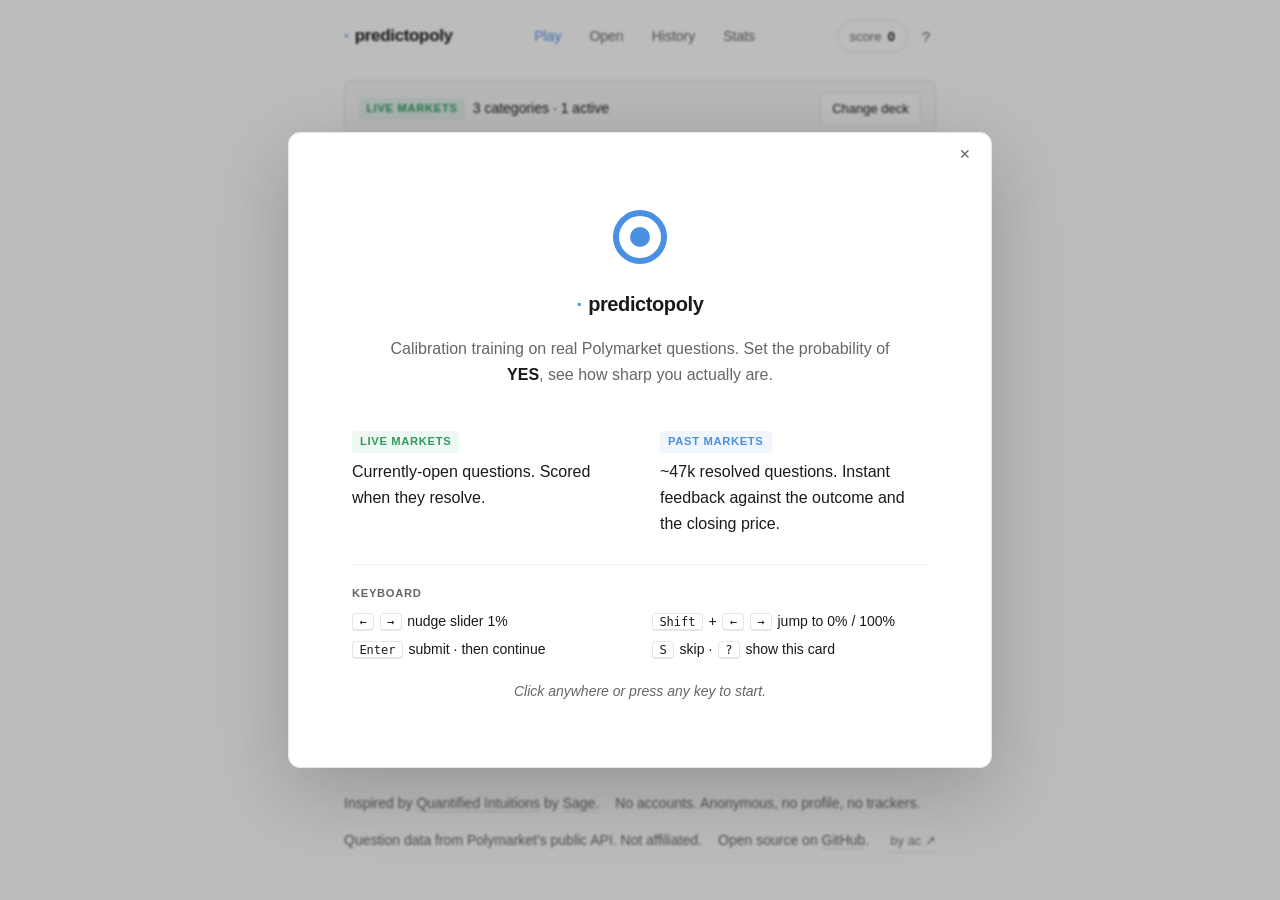
==== web/index.html @ eaa90703 "[bot] daily refresh 2026-11-07 - 3881 active, 51168 past" ====
<!DOCTYPE html>
<html lang="en">
<head>
<meta charset="UTF-8">
<meta name="viewport" content="width=device-width, initial-scale=1">
<title>predictopoly</title>
<meta name="description" content="Free calibration training on Polymarket - past and live. Set the probability of YES on past markets for instant scoring, or call live markets and get scored when they settle. 37,000+ resolved questions plus active markets refreshed daily. No accounts, runs in your browser.">
<meta name="theme-color" content="#ffffff">
<link rel="icon" type="image/svg+xml" href="favicon.svg">
<link rel="apple-touch-icon" href="apple-touch-icon.png">

<!-- Open Graph / Twitter cards: how the site renders when pasted into chats. -->
<meta property="og:type" content="website">
<meta property="og:url" content="https://predictopoly.com/">
<meta property="og:title" content="predictopoly">
<meta property="og:description" content="Calibration training on Polymarket - past and live. Set the probability of YES on past markets for instant scoring, or call live ones and get scored when they settle. Free, no accounts, runs in your browser.">
<meta property="og:image" content="https://predictopoly.com/og-image.png?v=2">
<meta property="og:image:width" content="1200">
<meta property="og:image:height" content="630">
<meta name="twitter:card" content="summary_large_image">
<meta name="twitter:title" content="predictopoly">
<meta name="twitter:description" content="Calibration training on Polymarket - past and live. Set the probability of YES on past markets for instant scoring, or call live ones and get scored when they settle. Free, no accounts, runs in your browser.">
<meta name="twitter:image" content="https://predictopoly.com/og-image.png?v=2">

<link rel="stylesheet" href="style.css?v=75">
<link rel="preload" href="data/taxonomy.json?v=18" as="fetch" type="application/json" crossorigin>
<!-- chart.js is loaded lazily by app.js when the user opens the stats view -->
<link rel="dns-prefetch" href="https://cdn.jsdelivr.net">
</head>
<body>

<header class="topbar">
  <a href="#" class="wordmark" id="nav-home">predictopoly</a>
  <nav class="topnav">
    <button class="navlink current" data-view="play">Play</button>
    <button class="navlink" data-view="open">Open <span id="nav-open-count" class="nav-count hidden"></span></button>
    <button class="navlink" data-view="history">History</button>
    <button class="navlink" data-view="stats">Stats</button>
  </nav>
  <div class="topbar-end">
    <div class="session" id="session-pill" title="Lifetime points across all your predictions. Click to see Stats.">
      <span class="session-lbl">score</span>
      <span class="session-val" id="session-val">0</span>
    </div>
    <button id="btn-help-topbar" class="help-glyph" type="button" aria-label="How predictopoly works" title="How predictopoly works">?</button>
  </div>
</header>

<main>

  <!-- Phase B.3: appears after a boot-time resolution sweep promotes any
       pending entries into history, so the user knows what happened
       without having to dig through Open / Stats. Click jumps to Stats
       in active scope; X dismisses for the session. -->
  <div id="resolved-banner" class="resolved-banner hidden" role="status">
    <div class="resolved-banner-body">
      <span class="resolved-banner-icon" aria-hidden="true">✓</span>
      <span class="resolved-banner-text" id="resolved-banner-text"></span>
    </div>
    <div class="resolved-banner-actions">
      <button id="btn-resolved-banner-view" class="resolved-banner-cta" type="button">See results <span class="arrow">→</span></button>
      <button id="btn-resolved-banner-dismiss" class="resolved-banner-close" type="button" aria-label="dismiss">✕</button>
    </div>
  </div>

  <div class="deck-strip" id="deck-strip">
    <span id="deck-mode-tag" class="deck-mode-tag" data-mode="active" title="Switch in Change deck">Live markets</span>
    <span id="deck-label">loading...</span>
    <button id="btn-open-deck" class="deck-change" type="button">Change deck</button>
  </div>
  <script>
    // Read saved dataMode synchronously and set the tag text/data-mode before
    // app.js boots. Avoids a "wrong mode flash" - returning users with
    // dataMode=resolved would otherwise see "Live markets" for the first few
    // hundred ms before app.js loaded prefs and updated the tag.
    (function(){
      try {
        var p = JSON.parse(localStorage.getItem("predictopoly.prefs.v1") || "{}");
        if (p.dataMode === "resolved") {
          var el = document.getElementById("deck-mode-tag");
          if (el) {
            el.textContent = "Past markets";
            el.setAttribute("data-mode", "resolved");
          }
        }
      } catch (e) {}
    })();
  </script>

  <div id="welcome-overlay" class="welcome-overlay hidden" role="dialog" aria-modal="true" aria-labelledby="welcome-lede">
    <aside id="welcome-card" class="welcome-card">
      <button id="btn-onboarding-dismiss" class="welcome-close" title="dismiss">✕</button>
      <img src="favicon.svg" alt="" class="welcome-mark" width="64" height="64">
      <div class="welcome-brand" aria-hidden="true">predictopoly</div>
      <p id="welcome-lede" class="welcome-lede">Calibration training on real Polymarket questions. Set the probability of <b>YES</b>, see how sharp you actually are.</p>
      <div class="welcome-modes">
        <div class="welcome-mode">
          <div class="welcome-mode-tag active">Live markets</div>
          <p>Currently-open questions. Scored when they resolve.</p>
        </div>
        <div class="welcome-mode">
          <div class="welcome-mode-tag resolved">Past markets</div>
          <p>~47k resolved questions. Instant feedback against the outcome and the closing price.</p>
        </div>
      </div>
      <div class="welcome-shortcuts">
        <div class="welcome-shortcuts-title">Keyboard</div>
        <ul class="welcome-shortcuts-list">
          <li><kbd>←</kbd> <kbd>→</kbd> nudge slider 1%</li>
          <li><kbd>Shift</kbd> + <kbd>←</kbd> <kbd>→</kbd> jump to 0% / 100%</li>
          <li><kbd>Enter</kbd> submit · then continue</li>
          <li><kbd>S</kbd> skip · <kbd>?</kbd> show this card</li>
        </ul>
      </div>
      <p class="welcome-dismiss-hint muted small">
        <span class="hint-default">Click anywhere or press any key to start.</span>
        <span class="hint-touch">Tap anywhere to start.</span>
      </p>
    </aside>
  </div>

  <section id="view-play">

    <div id="empty-deck" class="empty-deck hidden">
      <h3 class="empty-title">No questions match this deck</h3>
      <p class="empty-body muted">Your filters returned an empty pool. Broaden categories or lower the volume floor.</p>
      <button id="btn-empty-open-deck" class="primary">Change deck <span class="arrow">↗</span></button>
    </div>

    <div class="meta-line">
      <span id="m-cat" class="cat"></span>
      <span class="sep">·</span>
      <span id="m-sub"></span>
      <span class="sep">·</span>
      <span id="m-date"></span>
      <span class="sep">·</span>
      <span id="m-vol"></span>
    </div>

    <h2 id="m-question" class="question is-loading">Loading...</h2>
    <div id="m-desc" class="desc collapsed hidden"></div>
    <button id="btn-desc-toggle" class="desc-toggle hidden">show description ↓</button>

    <div class="predict" id="predict-block">
      <div class="predict-label">your probability that <b>YES</b><span id="m-yn" class="yn"></span></div>

      <div class="slider-wrap">
        <div class="bubble-track">
          <div id="p-bubble" class="bubble" style="--p:0.5">50%</div>
        </div>
        <input id="p-slider" type="range" min="0" max="100" step="1" value="50" autocomplete="off">
        <div class="slider-hint">
          <span>0% No</span>
          <span>50%</span>
          <span>100% Yes</span>
        </div>
      </div>

      <div class="predict-actions">
        <button id="btn-submit" class="primary">Submit <span class="arrow">→</span></button>
        <button id="btn-skip" class="text">skip</button>
      </div>
    </div>

    <div class="reveal hidden" id="reveal-block-active">

      <div id="ra-callout" class="callout active-callout">
        <div class="callout-row">
          <span class="callout-tag">market open</span>
          <span id="ra-end" class="callout-end muted small"></span>
        </div>

        <div class="callout-row active-numbers">
          <div class="num-cell">
            <span class="num-lbl">you</span>
            <span id="ra-you" class="num-val you"></span>
          </div>
          <div class="num-cell">
            <span class="num-lbl">market now</span>
            <span id="ra-mkt" class="num-val mkt"></span>
          </div>
          <div class="num-cell">
            <span class="num-lbl">delta</span>
            <span id="ra-delta" class="num-val delta"></span>
          </div>
        </div>

        <div class="active-hint muted small">
          Saved to your <b>Open</b> tray. Comes back scored when this market resolves.
        </div>
      </div>

      <div class="reveal-foot">
        <a id="ra-link" href="#" target="_blank" rel="noopener" class="poly-link">View on Polymarket <span class="arrow">→</span></a>
      </div>

      <div class="reveal-actions">
        <button id="btn-next-active" class="primary">Next question <span class="arrow">→</span></button>
      </div>
    </div>

    <div class="reveal hidden" id="reveal-block">

      <div id="r-callout" class="callout">
        <div class="callout-row">
          <span class="callout-tag">resolved</span>
          <span id="r-outcome" class="callout-outcome"></span>
        </div>

        <div class="callout-row points-row">
          <span id="r-points" class="points-num"></span>
          <span id="r-breakdown" class="points-breakdown"></span>
        </div>

        <div id="r-percentile" class="percentile hidden">
          You scored higher than <b id="r-percentile-val" class="has-tip has-tip-wide has-tip-center" data-tip="Synthetic baseline for now: calibrated random plays anchored near the market price. Replaced by real plays as more people predict."></b> of predictopoly players on this question.
        </div>
      </div>

      <div class="bars" id="bars"></div>

      <div class="reveal-foot">
        <a id="r-link" href="#" target="_blank" rel="noopener" class="poly-link">View on Polymarket <span class="arrow">→</span></a>
        <span id="r-meta-foot" class="muted small"></span>
      </div>

      <div class="reveal-actions">
        <button id="btn-next" class="primary">Next question <span class="arrow">→</span></button>
      </div>
    </div>

  </section>

  <section id="view-open" class="hidden">
    <h2 class="page-title">Open predictions</h2>
    <p class="muted small open-lede">Predictions you've made on currently-open markets. Each one gets scored automatically when its market resolves and moves into your Stats.</p>

    <div id="open-empty" class="open-empty hidden">
      <h3 class="empty-title">No live-market predictions are currently open</h3>
      <p class="empty-body muted">Switch to <b>Live markets</b> on the Play screen and make a prediction - it lands here until the market closes, then gets scored automatically.</p>
      <button id="btn-open-go-active" class="primary">Go to Live markets <span class="arrow">→</span></button>
    </div>

    <div id="open-list" class="open-list"></div>
  </section>

  <section id="view-history" class="hidden">
    <h2 class="page-title">History</h2>
    <p class="muted small archive-lede">Every prediction you've made that has resolved, newest first. Live-market picks that have since landed are tagged so you can spot them.</p>
    <div id="archive-empty" class="archive-empty muted small hidden">Nothing here yet - predict a few questions to start your track record.</div>
    <div id="archive-list" class="archive-list"></div>
    <div class="archive-more-row">
      <button id="btn-archive-more" class="ghost small hidden" type="button">Show more</button>
    </div>
  </section>

  <section id="view-stats" class="hidden">
    <h2 class="page-title">Stats</h2>

    <div class="stats-scope mode-toggle" role="tablist" aria-label="stats scope">
      <button id="btn-stats-all" class="mode-tab current" data-scope="all" role="tab" aria-selected="true" title="Combined stats across both modes">All</button>
      <button id="btn-stats-resolved" class="mode-tab" data-scope="resolved" role="tab" aria-selected="false" title="Only predictions on Polymarket questions that already resolved">Past</button>
      <button id="btn-stats-active" class="mode-tab" data-scope="active" role="tab" aria-selected="false" title="Only predictions you made on live markets, scored after they resolve">Live</button>
    </div>
    <p id="stats-scope-note" class="muted small stats-scope-note hidden"></p>

    <div class="stat-grid">
      <div class="stat">
        <span class="stat-lbl">predicted</span>
        <span class="stat-val" id="s-count">0</span>
      </div>
      <div class="stat">
        <span class="stat-lbl">lifetime points</span>
        <span class="stat-val" id="s-points">0</span>
      </div>
      <div class="stat">
        <span class="stat-lbl">avg / question</span>
        <span class="stat-val" id="s-ppq">-</span>
      </div>
    </div>

    <h3>Detailed scoring</h3>
    <div class="stat-grid stat-grid-detail">
      <div class="stat"><span class="stat-lbl has-tip has-tip-wide has-tip-center" data-tip="Brier score: mean squared error between your probabilities and the actual outcomes. 0 is a perfect oracle, 0.25 is the always-say-50% baseline, 1 is maximally wrong. Lower is better.">avg brier</span><span class="stat-val" id="s-brier">-</span></div>
      <div class="stat"><span class="stat-lbl has-tip has-tip-wide has-tip-center" data-tip="Log loss: penalizes confident mistakes much more harshly than Brier. A 99% YES that turns out NO is catastrophic here. Lower is better; below 0.3 means you're well-calibrated.">avg log</span><span class="stat-val" id="s-log">-</span></div>
      <div class="stat"><span class="stat-lbl has-tip has-tip-wide has-tip-center" data-tip="Your average Brier vs the market's Brier on the same questions. The number in parentheses is the difference - negative means you're sharper than the market consensus on what you bet on.">vs market</span><span class="stat-val" id="s-vs-mkt">-</span></div>
    </div>

    <h3>Reliability</h3>
    <p class="muted small">Each dot is a probability bucket - hover for what it means. The dashed diagonal is perfect calibration.</p>
    <p id="pattern-verdict" class="pattern-verdict"></p>
    <div class="chart-wrap"><canvas id="reliability"></canvas></div>

    <h3>By category</h3>
    <div id="s-by-cat" class="by-cat"></div>

    <section id="biggest-misses-section" class="biggest-misses-section hidden">
      <header class="biggest-misses-head">
        <h3>Where the market knew better</h3>
        <span id="biggest-misses-counter" class="biggest-misses-counter muted small"></span>
      </header>
      <p class="muted small">Predictions where you were further from the truth than the market consensus by at least 30pp. These are the teachable misses - the crowd had information you didn't, so it's worth reading the question again and asking what you missed. Hit <b>mark revisited</b> once you've re-read one and the next biggest miss takes its slot.</p>
      <div id="biggest-misses" class="archive-list"></div>
    </section>

    <div class="reset-row">
      <button id="btn-reset" class="ghost">Reset all predictions</button>
      <button id="btn-reset-all" class="ghost danger" title="Clear predictions, deck filters, welcome state - start over as a brand-new visitor">Reset everything (start fresh)</button>
      <p class="muted small reset-hint">"Reset everything" wipes predictions <b>and</b> deck preferences, the Open tray, and the welcome guide - exactly the state a first-time visitor sees.</p>
    </div>
  </section>

</main>

<div id="deck-modal" class="modal-backdrop hidden">
  <div class="modal">
    <div class="modal-header">
      <h2>Choose your deck</h2>
      <button id="btn-deck-close" class="modal-close" title="close">✕</button>
    </div>
    <div class="modal-mode-block">
      <div class="filter-label">market mode</div>
      <div class="mode-toggle" role="tablist" aria-label="market mode">
        <button id="btn-mode-active" class="mode-tab current" data-mode="active" role="tab" aria-selected="true">Live markets</button>
        <button id="btn-mode-resolved" class="mode-tab" data-mode="resolved" role="tab" aria-selected="false">Past markets</button>
      </div>
      <p class="muted small modal-mode-help" id="modal-mode-help">Currently-open questions. Your call lands in Open and gets scored when the market resolves.</p>
    </div>

    <div class="presets" id="deck-presets"></div>

    <div class="deck-grid-head">
      <div class="filter-label">category</div>
      <button id="btn-clear-cats" class="link-btn" type="button">✕ Clear all</button>
    </div>
    <div id="deck-grid" class="deck-grid"></div>

    <div class="vol-block">
      <div class="filter-label">minimum volume <span class="muted" id="vol-label">$10,000</span></div>
      <input id="vol-slider" type="range" min="0" max="5" step="1" value="4">
      <div class="vol-ticks">
        <span>$0</span><span>$100</span><span>$1k</span><span>$10k</span><span>$100k</span><span>$1M</span>
      </div>
    </div>

    <div class="sort-block">
      <div class="filter-label">order</div>
      <div class="sort-row mode-toggle" role="radiogroup" aria-label="question order">
        <button id="btn-sort-random" class="mode-tab current" data-sort="random" role="radio" aria-checked="true" title="Weighted-random with a soft penalty so you don't see the same event back-to-back">Random</button>
        <button id="btn-sort-end-asc" class="mode-tab" data-sort="end-asc" role="radio" aria-checked="false">Closing soonest</button>
        <button id="btn-sort-end-desc" class="mode-tab" data-sort="end-desc" role="radio" aria-checked="false">Closing latest</button>
      </div>
    </div>

    <div class="modal-foot">
      <span id="deck-pool-info" class="muted small"></span>
      <button id="btn-deck-done" class="primary">Done</button>
    </div>
  </div>
</div>

<footer>
  <span class="muted small">Inspired by <a href="https://www.quantifiedintuitions.org/" target="_blank" rel="noopener">Quantified Intuitions</a> by <a href="https://sage-future.org/" target="_blank" rel="noopener">Sage</a>.</span>
  <span class="muted small footer-priv">No accounts. Anonymous, no profile, no trackers.</span>
  <span class="muted small">Question data from Polymarket's public API. Not affiliated.</span>
  <span class="muted small">Open source on <a href="https://github.com/acasecnikovs/predictopoly" target="_blank" rel="noopener">GitHub</a>.</span>
  <a href="https://acasecnikovs.com" target="_blank" rel="noopener" class="sig-link">by ac <span class="arrow">↗</span></a>
</footer>

<script src="app.js?v=fb46373" defer></script>
</body>
</html>
---- web/style.css ----
/* predictopoly - calibration on Polymarket, past and live */

*, *::before, *::after { box-sizing: border-box; }
html { -webkit-text-size-adjust: 100%; }

:root {
  --text: #1a1a1a;
  --muted: #666;
  --dim: #999;
  --line: #e6e6e6;
  --line-soft: #f0f0f0;
  --bg: #ffffff;
  --bg-soft: #fafafa;
  --accent: #4A90E2;
  --accent-hover: #3b7cd1;
  --accent-soft: rgba(74, 144, 226, 0.08);
  --accent-line: rgba(74, 144, 226, 0.25);
  --yes: #2d9c5f;
  --yes-soft: rgba(45, 156, 95, 0.08);
  --no: #d64545;
  --no-soft: rgba(214, 69, 69, 0.08);
  --mkt: #7a7a7a;
  --col: 640px;
}

body {
  font-family: -apple-system, BlinkMacSystemFont, "Segoe UI", Roboto, "Helvetica Neue", Arial, sans-serif;
  font-size: 17px; line-height: 1.55; color: var(--text);
  background: var(--bg); margin: 0; padding: 0;
  -webkit-font-smoothing: antialiased; -moz-osx-font-smoothing: grayscale;
}

a {
  color: var(--accent); text-decoration: none;
  border-bottom: 1px solid rgba(74,144,226,0.35);
  transition: border-color 0.15s ease, color 0.15s ease;
}
a:hover { border-bottom-color: var(--accent); }

button {
  font: inherit; cursor: pointer;
  background: none; border: none; padding: 0; color: inherit;
}

h1, h2, h3 { margin: 0; font-weight: 600; letter-spacing: -0.01em; }
h2 { font-size: 1.25rem; color: var(--accent); }
h3 {
  font-size: 0.875rem; color: var(--text);
  text-transform: uppercase; letter-spacing: 0.08em;
  font-weight: 600; margin: 2.25rem 0 0.5rem;
}

p { margin: 0 0 1rem; }
.muted { color: var(--muted); }
.dim   { color: var(--dim); }
.small { font-size: 0.875rem; }
.hidden { display: none !important; }
.arrow { display: inline-block; transition: transform 0.15s ease; }
button:hover .arrow, a:hover .arrow { transform: translateX(2px); }

/* ------- top bar ------- */

.topbar {
  max-width: var(--col); margin: 0 auto;
  padding: 1.25rem 1.5rem 0;
  display: grid;
  grid-template-columns: auto 1fr auto;
  align-items: center;
  gap: 1rem;
}

.wordmark {
  font-size: 1.0625rem; font-weight: 600; color: var(--text);
  letter-spacing: -0.02em;
  border-bottom: none;
  font-feature-settings: "ss01";
}
.wordmark::before { content: "·"; color: var(--accent); margin-right: 0.4rem; }
.wordmark:hover { color: var(--accent); }

.topnav {
  display: flex; gap: 0.25rem; justify-content: center;
}
.navlink {
  font-size: 0.875rem; color: var(--muted); font-weight: 500;
  padding: 0.4rem 0.75rem; border-radius: 4px;
  transition: background 0.1s ease, color 0.1s ease;
  /* inline-flex keeps the count badge centered with the label so the badge
     can't push "Open" up when fonts re-baseline (notably on small phones). */
  display: inline-flex; align-items: center; gap: 0.35rem;
  line-height: 1.2;
}
.navlink:hover { color: var(--accent); background: var(--accent-soft); }
.navlink.current { color: var(--accent); }
.nav-count {
  /* inline-flex parent (.navlink) handles centering; we just style the pill
     and let it size naturally. No vertical-align hack needed. */
  padding: 0.05rem 0.4rem;
  background: var(--accent-soft);
  color: var(--accent);
  border-radius: 999px;
  font-size: 0.7rem;
  font-weight: 600;
  line-height: 1.4;
}
.navlink.current .nav-count { background: var(--accent); color: #fff; }

.session {
  display: flex; align-items: baseline; gap: 0.4rem;
  padding: 0.35rem 0.75rem;
  border: 1px solid var(--line); border-radius: 999px;
  font-size: 0.8125rem;
  font-variant-numeric: tabular-nums;
}
.session-lbl { color: var(--muted); }
.session-val { color: var(--text); font-weight: 600; }
.session-val.pos { color: var(--yes); }
.session-val.neg { color: var(--no); }

/* Topbar end groups score pill + "?" together so they share the third
   grid column. Without this wrapper, the "?" wraps onto a new row when
   the topnav fills the middle column on narrow widths. */
.topbar-end {
  display: flex; align-items: center; gap: 0.5rem;
  justify-self: end;
}

/* Persistent "?" glyph in the topbar - the single canonical entry back
   to the welcome card. Borderless on purpose: the score pill owns the
   only pill silhouette in this corner, "?" is just a hovered character
   so it doesn't fight for the same visual weight. */
.help-glyph {
  width: 1.25rem; height: 1.25rem;
  display: inline-flex; align-items: center; justify-content: center;
  border: 0; padding: 0;
  background: transparent; color: var(--muted);
  font-size: 0.95rem; font-weight: 500; line-height: 1;
  cursor: pointer; user-select: none;
  flex-shrink: 0;
  transition: color 0.1s ease;
}
.help-glyph:hover { color: var(--text); }

/* ------- main column ------- */

main {
  max-width: var(--col); margin: 0 auto;
  padding: 1rem 1.5rem 5rem;
}

.page-title { color: var(--text); margin-bottom: 1.5rem; }

/* ------- deck strip ------- */

.deck-strip {
  display: flex; align-items: center; gap: 0.5rem;
  padding: 0.625rem 0.875rem;
  background: var(--bg-soft); border: 1px solid var(--line);
  border-radius: 6px;
  margin: 0.75rem 0 1.5rem;
  font-size: 0.875rem; color: var(--muted);
  flex-wrap: wrap;
}
#deck-label { color: var(--text); flex: 1; }

/* Mode tag in the deck strip: passive label, not a control. Shows the
   active mode at a glance so the user always knows which question type
   they're looking at. The actual switch happens inside Change deck. */
.deck-mode-tag {
  font-size: 0.7rem;
  font-weight: 600;
  text-transform: uppercase;
  letter-spacing: 0.06em;
  padding: 0.15rem 0.45rem;
  border-radius: 3px;
  background: var(--accent-soft);
  color: var(--accent);
  cursor: default;
}
.deck-mode-tag[data-mode="active"] {
  background: rgba(91, 192, 142, 0.12);
  color: var(--yes);
}

.deck-change {
  color: var(--text); font-size: 0.8125rem; font-weight: 500;
  padding: 0.35rem 0.7rem; border-radius: 4px;
  border: 1px solid var(--line); background: var(--bg);
  transition: background 0.1s ease, border-color 0.1s ease, color 0.1s ease;
}
.deck-change:hover { background: var(--accent-soft); border-color: var(--accent); color: var(--accent); }

.mode-toggle {
  display: inline-flex;
  background: var(--bg);
  border: 1px solid var(--line);
  border-radius: 5px;
  overflow: hidden;
}
.mode-tab {
  padding: 0.25rem 0.625rem;
  font-size: 0.8125rem;
  color: var(--muted);
  background: transparent;
  border: none;
  cursor: pointer;
  transition: background 0.1s ease, color 0.1s ease;
}
.mode-tab:hover { color: var(--text); background: var(--bg-soft); }
.mode-tab.current {
  color: var(--text);
  background: var(--accent-soft);
  font-weight: 500;
}

/* Stats scope toggle: same chrome as the play-mode toggle but separated
   from the page title and followed by an optional helper note. */
.stats-scope { margin-bottom: 0.5rem; }
.stats-scope-note { margin: 0 0 1.25rem 0; }

/* ------- welcome overlay (first-visit only) -------
   Floats above the play screen instead of pushing it below the fold,
   so dismissing lands you straight on the slider without scrolling. */

.welcome-overlay {
  position: fixed;
  inset: 0;
  background: rgba(15, 16, 20, 0.28);
  display: flex;
  align-items: center;
  justify-content: center;
  padding: 2rem 1.5rem;
  overflow-y: auto;
  z-index: 100;
  -webkit-backdrop-filter: blur(1px);
  backdrop-filter: blur(1px);
}
.welcome-overlay.hidden { display: none; }

.welcome-card {
  position: relative;
  width: 100%;
  max-width: 44rem;
  padding: 4.5rem 3rem 4rem;
  background: var(--bg);
  border: 1px solid var(--line);
  border-radius: 12px;
  box-shadow: 0 24px 80px rgba(15, 16, 20, 0.22);
  text-align: center;
}

/* Hero mark at the top of the welcome card. Same target glyph as the
   favicon, sized up so it carries visual weight on its own without
   needing extra copy. The card breathes around it instead of feeling
   chrome-heavy. */
.welcome-mark {
  display: block;
  margin: 0 auto 1.25rem;
  width: 64px;
  height: 64px;
}

/* Brand lockup at the top of the card. Same "· predictopoly" mark as the
   topbar wordmark, sized up so the card has identity instead of feeling
   like a generic dialog. */
.welcome-brand {
  font-size: 1.25rem;
  font-weight: 600;
  letter-spacing: -0.02em;
  color: var(--text);
  font-feature-settings: "ss01";
  margin-bottom: 1rem;
}
.welcome-brand::before {
  content: "·";
  color: var(--accent);
  margin-right: 0.4rem;
}
.welcome-lede {
  margin: 0 auto 2.5rem;
  font-size: 1rem;
  line-height: 1.6;
  color: var(--muted);
  max-width: 32rem;
}
.welcome-lede b { color: var(--text); font-weight: 600; }

/* Mode blocks: stripped of the inner-card chrome that made the welcome
   feel like nested boxes. They're now plain stacked paragraphs with a
   colored kicker label - one visual layer instead of two. */
.welcome-modes {
  display: grid;
  grid-template-columns: 1fr 1fr;
  gap: 2.5rem;
  text-align: left;
  max-width: 36rem;
  margin: 0 auto;
}
.welcome-mode { padding: 0; background: none; border: 0; border-radius: 0; }
.welcome-mode p {
  margin: 0;
  font-size: 1rem;
  line-height: 1.6;
  color: var(--text);
}
.welcome-mode b { color: var(--text); }
.welcome-mode-tag {
  display: inline-block;
  padding: 0.15rem 0.5rem;
  margin-bottom: 0.4rem;
  border-radius: 3px;
  font-size: 0.7rem;
  font-weight: 600;
  text-transform: uppercase;
  letter-spacing: 0.06em;
}
.welcome-mode-tag.resolved {
  color: var(--accent);
  background: var(--accent-soft);
}
.welcome-mode-tag.active {
  color: var(--yes);
  background: var(--yes-soft);
}
.welcome-shortcuts {
  margin: 1.75rem auto 0;
  max-width: 36rem;
  padding-top: 1.25rem;
  border-top: 1px solid var(--line-soft);
  text-align: left;
}
.welcome-shortcuts-title {
  font-size: 0.7rem; font-weight: 600;
  text-transform: uppercase; letter-spacing: 0.06em;
  color: var(--muted);
  margin-bottom: 0.55rem;
}
.welcome-shortcuts-list {
  list-style: none; padding: 0; margin: 0;
  display: grid; grid-template-columns: 1fr 1fr;
  gap: 0.4rem 1.5rem;
  font-size: 0.875rem; color: var(--text);
}
.welcome-shortcuts-list li { display: flex; align-items: center; gap: 0.35rem; flex-wrap: wrap; }
.welcome-shortcuts-list kbd {
  display: inline-block;
  font-family: ui-monospace, SFMono-Regular, Menlo, monospace;
  font-size: 0.75rem;
  padding: 0.1rem 0.4rem;
  border: 1px solid var(--line);
  border-bottom-width: 2px;
  border-radius: 4px;
  background: #fff;
  color: var(--text);
  line-height: 1;
}
.welcome-dismiss-hint {
  margin: 1.25rem 0 0;
  text-align: center;
  font-style: italic;
}
@media (max-width: 600px) {
  .welcome-shortcuts-list { grid-template-columns: 1fr; }
}
/* No physical keyboard => the shortcut block is just visual noise. Hide it on
   touch-only pointers and swap the dismiss hint to a tap-friendly variant. */
.hint-touch { display: none; }
@media (pointer: coarse) {
  .welcome-shortcuts { display: none; }
  .hint-default { display: none; }
  .hint-touch { display: inline; }
}
.welcome-close {
  position: absolute;
  top: 0.625rem; right: 0.75rem;
  color: var(--muted);
  font-size: 0.875rem;
  padding: 0.25rem 0.5rem;
  line-height: 1;
}
.welcome-close:hover { color: var(--text); }

@media (max-width: 600px) {
  .welcome-overlay { padding: 1.5rem 1rem; align-items: flex-start; }
  .welcome-card { padding: 2.5rem 1.5rem 2rem; }
  .welcome-mark { width: 48px; height: 48px; margin-bottom: 1rem; }
  .welcome-brand { font-size: 1.0625rem; margin-bottom: 0.75rem; }
  .welcome-lede { font-size: 0.9375rem; margin-bottom: 1.5rem; }
  .welcome-modes { grid-template-columns: 1fr; gap: 1.25rem; }
  .welcome-mode p { font-size: 0.9375rem; }
}

/* ------- empty deck state ------- */

.empty-deck {
  padding: 2.5rem 1.5rem;
  text-align: center;
  background: var(--bg-soft);
  border: 1px dashed var(--line);
  border-radius: 8px;
  margin: 1rem 0 1.5rem;
}
.empty-title {
  margin: 0 0 0.5rem;
  font-size: 1.0625rem;
  font-weight: 500;
  color: var(--text);
}
.empty-body {
  margin: 0 0 1rem;
  font-size: 0.875rem;
  line-height: 1.5;
}

/* ------- play view ------- */

.meta-line {
  display: flex; align-items: center; gap: 0.5rem;
  font-size: 0.8125rem; color: var(--muted);
  margin: 1.25rem 0 0.5rem;
  flex-wrap: wrap;
}
.meta-line .sep { color: var(--dim); }
.meta-line .cat { color: var(--accent); font-weight: 500; }

/* Custom tooltip: native title attr has 700ms delay and is invisible on
   mobile. data-tip + ::after pseudo is reliable across browsers and works
   on tap-and-hold for touch devices. Dotted underline is the affordance. */
.has-tip {
  position: relative;
  cursor: help;
}
.has-tip::after {
  content: attr(data-tip);
  position: absolute;
  left: 0; bottom: calc(100% + 6px);
  padding: 0.6rem 0.8rem;
  background: #fff; color: var(--text);
  border: 1px solid var(--line);
  box-shadow: 0 4px 14px rgba(0, 0, 0, 0.08);
  font-size: 0.8125rem; font-weight: 400;
  /* Override inherited uppercase/letter-spacing from triggers like
     .stat-lbl - tooltip body is a sentence, not a label. */
  text-transform: none;
  letter-spacing: 0;
  line-height: 1.45;
  white-space: nowrap;
  border-radius: 6px;
  opacity: 0;
  pointer-events: none;
  transition: opacity 0.12s ease;
  z-index: 10;
}
.has-tip:hover::after, .has-tip:focus::after { opacity: 1; }
/* Wider variant for multi-sentence tooltips (e.g. methodology notes).
   Drops nowrap and caps width so it wraps to a small block instead of
   running off-screen. */
.has-tip-wide::after {
  white-space: normal;
  width: max-content;
  max-width: 360px;
  line-height: 1.45;
  color: var(--muted);
}
/* Right-anchor variant for tooltips at the end of a line. Without this
   the tooltip extends rightward from left:0 and clips the viewport. */
.has-tip-right::after {
  left: auto;
  right: 0;
}
/* Center-anchor variant - tooltip centers horizontally on the trigger.
   Used for in-the-middle-of-a-sentence triggers like the percentile
   number where neither left- nor right-anchoring looks balanced. */
.has-tip-center::after {
  left: 50%;
  right: auto;
  transform: translateX(-50%);
}
/* Touch devices have flaky :hover. Hide tooltips by default on no-hover
   devices; the JS-added .show-tip class re-enables them on tap. Higher
   specificity beats the display: none here without needing !important. */
@media (hover: none) {
  .has-tip::after { display: none; }
  .has-tip { cursor: default; }
  /* On mobile, anchoring the tooltip to the (?) span doesn't work - the
     span sits near the right edge of the column and the tooltip overflows
     off-screen. Switch to a fixed bottom-snackbar style so it's always
     centered horizontally within the viewport. */
  .has-tip.show-tip::after {
    display: block;
    opacity: 1;
    position: fixed;
    left: 1rem;
    right: 1rem;
    top: 1rem;
    bottom: auto;
    /* Override the desktop center-anchor translate so the snackbar
       doesn't shift off-center when has-tip-center is also applied. */
    transform: none;
    max-width: none;
    width: auto;
    white-space: normal;
    line-height: 1.45;
  }
}
.has-tip.show-tip::after { display: block; opacity: 1; }

.question {
  font-size: 1.5rem; line-height: 1.3; font-weight: 500;
  margin: 0 0 0.75rem; color: var(--text);
  letter-spacing: -0.015em;
}
.question.is-loading {
  color: var(--muted);
  animation: q-pulse 1.4s ease-in-out infinite;
}
@keyframes q-pulse {
  0%, 100% { opacity: 0.55; }
  50%      { opacity: 0.95; }
}

.desc {
  font-size: 0.9375rem; color: var(--muted); line-height: 1.55;
  border-left: 2px solid var(--line); padding-left: 0.875rem;
  margin: 0 0 0.5rem; white-space: pre-wrap;
}
.desc.collapsed {
  max-height: 5em; overflow: hidden; position: relative;
}
.desc.collapsed::after {
  content: ""; position: absolute; bottom: 0; left: 0; right: 0;
  height: 2em; background: linear-gradient(transparent, #fff);
  pointer-events: none;
}
.desc-toggle {
  font-size: 0.8125rem; color: var(--muted);
  padding: 0.25rem 0;
  margin: 0 0 1rem;
  display: block;
}
.desc-toggle:hover { color: var(--accent); }

/* ------- predict ------- */

.predict { margin: 1.5rem 0 0; }
.predict-label {
  font-size: 0.875rem; color: var(--muted); margin-bottom: 1.5rem;
}
.predict-label b { color: var(--text); font-weight: 600; }
.yn { color: var(--muted); margin-left: 0.5rem; font-size: 0.8125rem; }

.slider-wrap {
  position: relative;
  margin-bottom: 1.5rem;
}
.bubble-track {
  position: relative;
  height: 2.25rem;
  margin-bottom: 0.25rem;
}
.bubble {
  /* Track the slider thumb center exactly. Thumb radius is 9px, so the
     thumb center moves over (100% - 18px), not the full 100%. Without this
     correction the bubble drifts 9px past the thumb at each end. */
  position: absolute;
  left: calc(9px + var(--p, 0.5) * (100% - 18px));
  transform: translateX(-50%);
  bottom: 0;
  font-size: 1.5rem; font-weight: 600;
  color: var(--accent);
  font-variant-numeric: tabular-nums;
  letter-spacing: -0.02em;
  user-select: none;
  pointer-events: none;
}
.bubble::after {
  content: "";
  position: absolute;
  bottom: -0.4rem; left: 50%;
  transform: translateX(-50%);
  width: 0; height: 0;
  border-left: 5px solid transparent;
  border-right: 5px solid transparent;
  border-top: 5px solid var(--accent);
  opacity: 0.6;
}

input[type="range"] {
  -webkit-appearance: none; appearance: none;
  width: 100%; height: 4px;
  background: var(--line); border-radius: 2px; outline: none;
  margin: 0;
  cursor: pointer;
}
input[type="range"]::-webkit-slider-thumb {
  -webkit-appearance: none; appearance: none;
  width: 18px; height: 18px;
  background: var(--accent); border-radius: 50%;
  cursor: pointer; border: 3px solid #fff;
  box-shadow: 0 0 0 1px var(--accent-line);
  transition: transform 0.1s ease;
}
input[type="range"]:active::-webkit-slider-thumb { transform: scale(1.15); }
input[type="range"]::-moz-range-thumb {
  width: 18px; height: 18px;
  background: var(--accent); border-radius: 50%;
  cursor: pointer; border: 3px solid #fff;
  box-shadow: 0 0 0 1px var(--accent-line);
}

.slider-hint {
  /* Grid (not flex/space-between) so the middle "50%" sits at the exact
     geometric center of the track. With space-between and three children
     of unequal widths, the middle item drifts toward the narrower side. */
  display: grid;
  grid-template-columns: 1fr 1fr 1fr;
  color: var(--dim); font-size: 0.75rem;
  margin-top: 0.625rem;
  font-variant-numeric: tabular-nums;
}
.slider-hint > :nth-child(1) { text-align: left; }
.slider-hint > :nth-child(2) { text-align: center; }
.slider-hint > :nth-child(3) { text-align: right; }

.predict-actions {
  display: flex; gap: 1rem; align-items: center;
  margin-top: 1.5rem;
}

button.primary {
  background: var(--accent); color: #fff;
  padding: 0.65rem 1.25rem; border-radius: 4px;
  font-weight: 500; font-size: 0.9375rem;
  transition: background 0.15s ease;
}
button.primary:hover { background: var(--accent-hover); }
button.primary:active { transform: translateY(1px); }
button.primary:disabled { opacity: 0.4; cursor: not-allowed; }

button.text {
  color: var(--muted); font-size: 0.875rem;
  padding: 0.4rem 0.6rem; border-radius: 4px;
}
button.text:hover { color: var(--accent); background: var(--accent-soft); }

button.ghost {
  color: var(--muted); border: 1px solid var(--line);
  padding: 0.5rem 0.9rem; border-radius: 4px;
  font-size: 0.875rem;
  transition: background 0.1s ease, color 0.1s ease;
}
button.ghost:hover { color: var(--text); background: var(--line-soft); }

/* ------- reveal ------- */

.reveal { margin-top: 0.5rem; }

.callout {
  border-radius: 6px;
  padding: 1rem 1.125rem;
  border-left: 3px solid var(--dim);
  background: var(--bg-soft);
  margin-bottom: 1rem;
}
.callout.win {
  border-left-color: var(--yes);
  background: var(--yes-soft);
}
.callout.loss {
  border-left-color: var(--no);
  background: var(--no-soft);
}

.callout-row {
  display: flex; align-items: baseline; gap: 0.75rem;
  flex-wrap: wrap;
}
.callout-tag {
  font-size: 0.6875rem; color: var(--muted);
  text-transform: uppercase; letter-spacing: 0.08em;
}
.callout-outcome {
  font-size: 1.125rem; font-weight: 600;
  letter-spacing: -0.01em;
}
.callout-outcome.yes { color: var(--yes); }
.callout-outcome.no { color: var(--no); }

.callout.active-callout {
  border-left-color: var(--accent);
  background: var(--accent-soft);
}
.callout-end { font-variant-numeric: tabular-nums; }
.active-numbers {
  margin-top: 0.625rem;
  gap: 1.5rem;
}
.num-cell {
  display: flex; flex-direction: column; gap: 0.125rem;
}
.num-lbl {
  font-size: 0.6875rem; color: var(--muted);
  text-transform: uppercase; letter-spacing: 0.08em;
}
.num-val {
  font-size: 1.625rem; font-weight: 600;
  font-variant-numeric: tabular-nums;
  letter-spacing: -0.025em; line-height: 1.1;
}
.num-val.you { color: var(--text); }
.num-val.mkt { color: var(--muted); }
.num-val.delta.pos { color: var(--yes); }
.num-val.delta.neg { color: var(--no); }
.num-val.delta.zero { color: var(--muted); }
.active-hint {
  margin-top: 0.75rem;
  line-height: 1.4;
}
.active-hint b { color: var(--accent); }

.points-row {
  margin-top: 0.5rem;
  align-items: baseline;
}
.points-num {
  font-size: 2.25rem; font-weight: 600;
  font-variant-numeric: tabular-nums;
  letter-spacing: -0.025em;
  line-height: 1;
}
.points-num.pos { color: var(--yes); }
.points-num.neg { color: var(--no); }
.points-num.zero { color: var(--muted); }
.points-breakdown {
  font-size: 0.8125rem; color: var(--muted);
  font-variant-numeric: tabular-nums;
}

.percentile {
  margin-top: 0.75rem;
  font-size: 0.875rem; color: var(--text);
}
.percentile b {
  color: var(--accent); font-variant-numeric: tabular-nums;
  /* Reserve space for the eventual number so the rest of the sentence
     doesn't shift when the placeholder gets swapped out. 2.6em fits
     "100%" comfortably with tabular-nums. Dashed underline signals the
     number is interactive (hover/tap shows methodology tooltip). */
  display: inline-block;
  min-width: 2.6em;
  text-align: center;
  border-bottom: 1px dashed var(--accent-line);
}
/* Hide the underline while the placeholder is pulsing so "···" doesn't
   read as a fake number with weird styling. */
.percentile b.loading-pulse { border-bottom-color: transparent; }
/* Used while the percentile API is in flight - reuses the question's
   pulse animation so the placeholder reads as "loading" not "broken". */
.loading-pulse { animation: q-pulse 1.4s ease-in-out infinite; }

/* bars */

.bars {
  display: flex; flex-direction: column; gap: 0.5rem;
  margin: 0.5rem 0 1.25rem;
}
.bar-row {
  display: grid;
  grid-template-columns: 90px 1fr 56px;
  align-items: center; gap: 0.75rem;
  font-size: 0.8125rem;
}
.bar-row .lbl { color: var(--muted); }
.bar-track {
  height: 8px; background: var(--line-soft);
  border-radius: 2px; overflow: hidden;
}
.bar { height: 100%; transition: width 0.4s ease; }
.bar.you { background: var(--accent); }
.bar.mkt { background: var(--mkt); }
.bar-row .val {
  font-variant-numeric: tabular-nums; text-align: right;
  color: var(--text);
}

.reveal-foot {
  display: flex; justify-content: space-between; align-items: baseline;
  gap: 1rem; flex-wrap: wrap;
  margin: 0.5rem 0 1.25rem;
  font-size: 0.875rem;
}
.poly-link {
  color: var(--accent); font-weight: 500;
}

.reveal-actions {
  display: flex; gap: 0.75rem;
}

/* ------- stats view ------- */

.stat-grid {
  display: grid;
  grid-template-columns: repeat(3, 1fr);
  gap: 1.5rem;
  margin: 1.5rem 0;
}
.stat {
  display: flex; flex-direction: column; gap: 0.25rem;
}
.stat-lbl {
  font-size: 0.6875rem; color: var(--muted);
  text-transform: uppercase; letter-spacing: 0.08em;
}
.stat-val {
  font-size: 1.5rem; font-weight: 600;
  font-variant-numeric: tabular-nums;
  letter-spacing: -0.015em;
  color: var(--text);
}
.stat-val.pos { color: var(--yes); }
.stat-val.neg { color: var(--no); }

/* Detailed scoring sub-grid: smaller cells than the headline grid so the
   three Brier/log/market cells read as supporting numbers, not headline KPIs.
   Renders inline with the rest of Stats - no disclosure gating. */
.stat-grid-detail .stat-val { font-size: 1.125rem; }

.chart-wrap { margin: 0.75rem 0 0; max-width: 420px; }

.pattern-verdict {
  margin: 0.75rem 0 1.25rem;
  font-size: 0.9375rem;
  line-height: 1.55;
  color: var(--text);
}
.pattern-verdict.hidden { display: none; }

.biggest-misses-section { margin-top: 2.25rem; }
.biggest-misses-section.hidden { display: none; }
.biggest-misses-head {
  display: flex;
  align-items: baseline;
  justify-content: space-between;
  gap: 0.75rem;
  flex-wrap: wrap;
}
.biggest-misses-head h3 { margin: 0; }
.biggest-misses-counter:empty { display: none; }
.biggest-misses-counter {
  font-variant-numeric: tabular-nums;
  color: var(--text);
  font-weight: 500;
}

.by-cat {
  display: flex; flex-direction: column;
  margin-top: 0.5rem;
}
.by-cat .row {
  display: grid; grid-template-columns: 1fr auto auto auto;
  gap: 1rem; align-items: baseline;
  padding: 0.5rem 0;
  border-bottom: 1px solid var(--line-soft);
  font-size: 0.9375rem;
}
.by-cat .row:last-child { border-bottom: none; }
.by-cat .row .name { color: var(--text); }
.by-cat .row .pts { font-variant-numeric: tabular-nums; }
.by-cat .row .pts.pos { color: var(--yes); }
.by-cat .row .pts.neg { color: var(--no); }
.by-cat .row .brier { color: var(--text); font-variant-numeric: tabular-nums; }
.by-cat .row .n { color: var(--muted); font-variant-numeric: tabular-nums; min-width: 32px; text-align: right; }

.reset-row {
  margin-top: 2.5rem;
  display: flex; flex-wrap: wrap; align-items: center; gap: 0.75rem;
}
.reset-row .reset-hint {
  flex-basis: 100%; margin: 0.25rem 0 0; line-height: 1.4;
}
/* "Reset everything" leans on .ghost for shape but tints to --no so the
   nuclear option doesn't sit visually identical to the predictions-only
   reset. Hover deepens the tint without filling the button (it's still
   destructive enough that we want the user to read the confirm dialog). */
.ghost.danger {
  color: var(--no);
  border-color: rgba(220, 80, 80, 0.45);
}
.ghost.danger:hover {
  background: rgba(220, 80, 80, 0.08);
  border-color: var(--no);
  color: var(--no);
}

/* ------- modal ------- */

.modal-backdrop {
  position: fixed; inset: 0;
  background: rgba(0, 0, 0, 0.4);
  display: flex; align-items: flex-start; justify-content: center;
  z-index: 100;
  padding: 4rem 1rem 2rem;
  overflow-y: auto;
  animation: fade-in 0.15s ease-out;
}
@keyframes fade-in { from { opacity: 0; } to { opacity: 1; } }

.modal {
  background: #fff; border-radius: 8px;
  width: 100%; max-width: 600px;
  padding: 1.5rem;
  box-shadow: 0 12px 40px rgba(0, 0, 0, 0.15);
  animation: slide-up 0.18s ease-out;
}
@keyframes slide-up { from { transform: translateY(8px); opacity: 0; } to { transform: translateY(0); opacity: 1; } }

.modal-header {
  display: flex; justify-content: space-between; align-items: baseline;
  margin-bottom: 0.5rem;
}
.modal-header h2 { color: var(--text); font-size: 1.125rem; }
.modal-close {
  font-size: 1.125rem; color: var(--muted);
  padding: 0.25rem 0.5rem; border-radius: 4px;
}
.modal-close:hover { color: var(--text); background: var(--line-soft); }
.modal-help { margin: 0 0 1rem; }

/* Mode chooser at the top of Change deck. The Past/Live distinction is
   the most consequential decision in this modal so it leads, with a
   one-liner help text under it that reflects the current selection. */
.modal-mode-block { margin: 0 0 1.25rem; }
.modal-mode-block .filter-label { margin-bottom: 0.4rem; }
.modal-mode-block .mode-toggle { display: flex; width: 100%; }
.modal-mode-block .mode-tab { flex: 1; padding: 0.45rem 0.75rem; font-size: 0.875rem; }
.modal-mode-help { margin: 0.5rem 0 0; }

.modal-actions-top {
  display: flex; gap: 0.5rem; margin-bottom: 0.75rem;
}

.presets {
  display: flex; flex-wrap: wrap; gap: 0.4rem;
  margin: 0 0 1rem;
}
.preset {
  font-size: 0.8125rem;
  padding: 0.35rem 0.7rem;
  border: 1px solid var(--line);
  border-radius: 999px;
  background: #fff; color: var(--muted);
  transition: border-color 0.1s ease, background 0.1s ease, color 0.1s ease;
}
.preset:hover { border-color: var(--accent); color: var(--text); }
.preset.on {
  border-color: var(--accent);
  background: var(--accent);
  color: #fff;
}

/* Category section header: "category" label on the left, "clear" link
   action on the right. Clear belongs here (next to what it acts on) and
   not in the presets row above (where it competed visually with the
   theme presets despite being a different kind of action). */
.deck-grid-head {
  display: flex;
  justify-content: space-between;
  align-items: baseline;
  margin: 0 0 0.5rem;
}
/* Bordered chip with stronger neutral chrome than --line - the lighter
   border made it disappear even with the icon. --muted border + dark
   text reads as a real button without leaning on a brand color. */
.link-btn {
  font-size: 0.8125rem;
  color: var(--text);
  background: var(--bg);
  border: 1px solid var(--muted);
  border-radius: 4px;
  padding: 0.25rem 0.6rem;
  cursor: pointer;
  transition: color 0.1s ease, border-color 0.1s ease, background 0.1s ease;
}
.link-btn:hover {
  color: var(--accent);
  border-color: var(--accent);
  background: var(--accent-soft);
}
.link-btn[disabled] {
  color: var(--line);
  border-color: var(--line);
  cursor: default;
}
.link-btn[disabled]:hover {
  color: var(--line);
  border-color: var(--line);
  background: var(--bg);
}

.deck-grid {
  display: grid;
  grid-template-columns: repeat(3, 1fr);
  gap: 0.625rem;
  margin-bottom: 1.5rem;
}

.deck-card {
  border: 1px solid var(--line);
  border-radius: 6px;
  padding: 0.625rem 0.75rem 0.625rem 0.875rem;
  user-select: none;
  /* Whole card is the click target for toggling the category. The chevron
     button and sub chips have their own stopPropagation. */
  cursor: pointer;
  display: flex; flex-direction: column; gap: 0.5rem;
  transition: border-color 0.1s ease, background 0.1s ease;
  background: #fff;
}
.deck-card:hover { border-color: var(--accent); }
.deck-card.on {
  border-color: var(--accent);
  background: var(--accent-soft);
}
.deck-card.partial {
  /* Full-accent border (not the 25% --accent-line) so partial is visibly
     distinct from off. No background fill so it's also clearly not "on".
     Net effect: off = grey border + white, partial = blue border + white,
     on = blue border + soft blue fill. */
  border-color: var(--accent);
  background: #fff;
}
.deck-card.expanded {
  grid-column: 1 / -1;
}
.deck-head {
  display: flex; align-items: flex-start; gap: 0.25rem;
}
.deck-head-text {
  /* cursor: pointer is on the parent card now */
  flex: 1;
  display: flex; flex-direction: column; gap: 0.15rem;
}
.deck-card .deck-name {
  font-weight: 600; font-size: 0.9375rem; color: var(--text);
}
.deck-card.on .deck-name { color: var(--accent); }
.deck-card.partial .deck-name {
  color: var(--text);
}
.deck-card .deck-count {
  font-size: 0.75rem; color: var(--muted);
  font-variant-numeric: tabular-nums;
}
.deck-card .deck-played {
  font-size: 0.6875rem; color: var(--dim);
  font-variant-numeric: tabular-nums; margin-top: 0.125rem;
}
.deck-card.on .deck-played { color: var(--accent); opacity: 0.75; }
.deck-exp {
  flex-shrink: 0;
  display: inline-flex; align-items: center; gap: 0.25rem;
  font-size: 0.75rem; color: var(--muted);
  padding: 0.2rem 0.5rem 0.2rem 0.55rem;
  border: 1px solid var(--line);
  border-radius: 999px;
  background: #fff;
  line-height: 1;
  transition: border-color 0.1s ease, background 0.1s ease, color 0.1s ease;
}
.deck-exp:hover { color: var(--accent); border-color: var(--accent); background: var(--accent-soft); }
/* State variants mirror the cat-card visual hierarchy so a glance at the
   pill tells the user "all subs on / some on / none on" without expanding.
   off = grey (default), partial = blue border, on = blue border + soft fill. */
.deck-exp-partial { border-color: var(--accent); color: var(--accent); }
.deck-exp-on { border-color: var(--accent); color: var(--accent); background: var(--accent-soft); }
.deck-exp-label { font-weight: 500; }
.deck-exp-caret {
  display: inline-block; font-size: 0.75rem; line-height: 1;
  transition: transform 0.12s ease;
}
.deck-exp.open .deck-exp-caret { transform: rotate(-180deg); }

.deck-subs {
  display: flex; flex-wrap: wrap; gap: 0.35rem;
  padding-top: 0.5rem;
  border-top: 1px solid var(--line-soft);
}
.sub-chip {
  display: inline-flex; align-items: baseline; gap: 0.4rem;
  padding: 0.25rem 0.55rem;
  border: 1px solid var(--line);
  border-radius: 999px;
  background: #fff;
  font-size: 0.8125rem; color: var(--muted);
  transition: border-color 0.1s ease, background 0.1s ease, color 0.1s ease;
  cursor: pointer;
}
.sub-chip:hover { border-color: var(--accent); color: var(--text); }
.sub-chip.on {
  background: var(--accent);
  border-color: var(--accent);
  color: #fff;
}
.sub-chip.on .sub-n { color: rgba(255,255,255,0.75); }
.sub-chip .sub-n {
  font-size: 0.6875rem;
  color: var(--dim);
  font-variant-numeric: tabular-nums;
}

.vol-block { margin: 1rem 0 1.5rem; }
.sort-block { margin: 0 0 1.25rem; }
.sort-row { width: 100%; }
.sort-row .mode-tab { flex: 1; text-align: center; }
.filter-label {
  display: block; font-size: 0.8125rem; color: var(--muted);
  margin-bottom: 0.5rem;
}
.vol-ticks {
  display: flex; justify-content: space-between;
  color: var(--dim); font-size: 0.75rem; font-variant-numeric: tabular-nums;
  margin-top: 0.25rem;
}

.modal-foot {
  display: flex; justify-content: space-between; align-items: center;
  gap: 1rem; margin-top: 1rem;
  padding-top: 1rem; border-top: 1px solid var(--line-soft);
}

/* ------- footer ------- */

footer {
  max-width: var(--col); margin: 7rem auto 0;
  padding: 1.5rem 1.5rem 2.5rem;
  border-top: 1px solid var(--line-soft);
  display: flex; justify-content: flex-start;
  align-items: baseline; gap: 1rem;
  color: var(--muted); font-size: 0.8125rem;
  flex-wrap: wrap;
}
/* Keep footer text muted but let the global underline through so links
   are obviously links. Without it, every footer link looked like prose. */
footer a { color: var(--muted); border-bottom-color: rgba(154,160,170,0.35); }
footer a:hover { color: var(--accent); border-bottom-color: var(--accent); }
/* Push signature to the right edge so left side groups the site info
   (inspiration · privacy · github) and right side is the author note.
   Bumped opacity + arrow affordance so the link reads as clickable. */
.sig-link { margin-left: auto; font-variant-numeric: tabular-nums; opacity: 0.85; }
.sig-link:hover { opacity: 1; }

/* ------- open tray ------- */

.open-lede { margin-top: -0.5rem; margin-bottom: 1.5rem; max-width: 60ch; }

.open-empty {
  text-align: center;
  padding: 2.5rem 1.5rem;
  border: 1px dashed var(--line);
  border-radius: 8px;
  background: var(--bg-soft);
}
.open-empty .empty-title { margin: 0 0 0.5rem 0; font-size: 1.05rem; color: var(--text); }
.open-empty .empty-body { margin: 0 auto 1.25rem; max-width: 50ch; }

/* "X predictions just resolved" banner shown at the top of <main> after the
   boot-time resolution sweep promotes anything. Soft accent so it reads as
   good news rather than an error/alert. */
.resolved-banner {
  display: flex;
  align-items: center;
  justify-content: space-between;
  gap: 1rem;
  margin: 0 0 1rem;
  padding: 0.65rem 0.9rem;
  border: 1px solid var(--accent-line, var(--line));
  border-radius: 8px;
  background: var(--bg-soft);
  font-size: 0.9rem;
}
.resolved-banner-body {
  display: flex; align-items: center; gap: 0.6rem; min-width: 0;
}
.resolved-banner-icon {
  display: inline-flex;
  align-items: center;
  justify-content: center;
  width: 1.4rem;
  height: 1.4rem;
  border-radius: 999px;
  background: var(--good, #2e7d32);
  color: #fff;
  font-size: 0.8rem;
  font-weight: 700;
  flex-shrink: 0;
}
.resolved-banner-text { color: var(--text); }
.resolved-banner-text b { font-weight: 600; }
.resolved-banner-actions {
  display: flex; align-items: center; gap: 0.4rem; flex-shrink: 0;
}
.resolved-banner-cta {
  background: transparent;
  border: 1px solid var(--line);
  color: var(--text);
  font: inherit;
  font-size: 0.85rem;
  padding: 0.3rem 0.7rem;
  border-radius: 6px;
  cursor: pointer;
}
.resolved-banner-cta:hover { border-color: var(--accent-line, var(--text)); }
.resolved-banner-close {
  background: transparent;
  border: none;
  color: var(--muted);
  cursor: pointer;
  font-size: 0.95rem;
  padding: 0.2rem 0.4rem;
  border-radius: 4px;
}
.resolved-banner-close:hover { color: var(--text); }
@media (max-width: 540px) {
  .resolved-banner { flex-direction: column; align-items: flex-start; }
  .resolved-banner-actions { align-self: flex-end; }
}

.open-list { display: flex; flex-direction: column; gap: 0.75rem; }

.open-row {
  border: 1px solid var(--line);
  border-radius: 8px;
  padding: 0.9rem 1rem 1rem;
  background: var(--bg);
  transition: border-color 0.1s ease, background 0.1s ease;
}
.open-row:hover { border-color: var(--accent-line); }

.open-row-head {
  display: flex; align-items: baseline; justify-content: space-between;
  gap: 0.75rem;
  font-size: 0.78rem;
  margin-bottom: 0.4rem;
}
.open-tag {
  color: var(--muted); text-transform: lowercase; letter-spacing: 0.02em;
}
.open-end { font-variant-numeric: tabular-nums; text-align: right; }
.open-end.warn { color: var(--accent); }

.open-q {
  margin: 0 0 0.75rem 0;
  font-size: 1rem;
  font-weight: 600;
  color: var(--text);
  line-height: 1.4;
}

.open-bars {
  display: grid;
  grid-template-columns: 1fr 1fr 1fr;
  gap: 0.5rem;
  margin-bottom: 0.5rem;
}
.open-bar {
  display: flex; flex-direction: column; gap: 0.15rem;
  padding: 0.5rem 0.65rem;
  background: var(--bg-soft);
  border-radius: 6px;
}
.open-bar-lbl { font-size: 0.7rem; color: var(--muted); text-transform: lowercase; }
.open-bar-val { font-size: 1.05rem; font-weight: 600; color: var(--text); font-variant-numeric: tabular-nums; }
.open-bar-val.pos { color: var(--yes); }
.open-bar-val.neg { color: var(--no); }
.open-bar-val.zero { color: var(--muted); }

.open-row-foot { font-size: 0.8rem; }
.open-link {
  color: var(--muted);
  border-bottom-color: rgba(154,160,170,0.35);
}
.open-link:hover { color: var(--accent); border-bottom-color: var(--accent); }

/* ------- responsive ------- */

@media (max-width: 600px) {
  /* Phone topbar: drop the wordmark, the nav and score pill alone fill
     the row comfortably. The Play tab doubles as a home link, the URL
     bar already shows the brand. */
  .topbar { padding: 1rem 1rem 0; gap: 0.5rem; grid-template-columns: 1fr auto; }
  .wordmark { display: none; }
  main { padding: 0.5rem 1rem 4rem; }
  footer { padding: 1.25rem 1rem 2rem; }
  .question { font-size: 1.25rem; }
  /* Phone layout: kill the description-preview gap so the question hugs
     the slider. JS also defaults to hidden description here. */
  .desc-toggle { padding: 0.125rem 0 0 0; margin: 0; }
  .predict { margin-top: 1.25rem; }
  .predict-label { margin-bottom: 1.25rem; }
  .points-num { font-size: 2rem; }
  .stat-grid { grid-template-columns: 1fr 1fr; gap: 1rem; }
  .deck-grid { grid-template-columns: 1fr 1fr; }
  .bar-row { grid-template-columns: 70px 1fr 48px; gap: 0.5rem; }
  .navlink { padding: 0.4rem 0.5rem; font-size: 0.8125rem; }
  .session { padding: 0.3rem 0.6rem; font-size: 0.75rem; }
  .deck-strip { font-size: 0.8125rem; padding: 0.5rem 0.75rem; }
  .modal-backdrop { padding: 2rem 0.75rem 1rem; }
  .modal { padding: 1.25rem; }
  .open-row { padding: 0.8rem 0.85rem 0.9rem; }
  .open-q { font-size: 0.95rem; }
  .open-bar { padding: 0.4rem 0.55rem; }
  .open-bar-val { font-size: 0.95rem; }
  .open-bar-lbl { font-size: 0.65rem; }
  .open-row-head { flex-direction: column; gap: 0.15rem; }
  .open-end { text-align: left; }
  .archive-row { padding: 0.7rem 0.85rem 0.85rem; }
  .archive-q { font-size: 0.95rem; }
  .archive-line { font-size: 0.85rem; gap: 0.5rem 0.75rem; flex-wrap: wrap; }
}

/* Archive of past predictions in the Stats view. Same row pattern as the
   Open tray for visual consistency, but shows you said / market said /
   outcome / points instead of pending state. Left border picks up red/green
   based on whether the user's leaning matched the actual outcome - tiny
   peripheral signal that helps the eye scan for wins/losses. */
.archive-lede { margin-top: -0.4rem; margin-bottom: 1rem; max-width: 60ch; }
.archive-empty { padding: 1rem 0; }

.archive-list { display: flex; flex-direction: column; gap: 0.6rem; }
.archive-row {
  border: 1px solid var(--line);
  border-left: 3px solid var(--line);
  border-radius: 8px;
  padding: 0.8rem 1rem 0.85rem;
  background: var(--bg);
  transition: border-color 0.1s ease, background 0.1s ease;
}
.archive-row:hover { border-color: var(--accent-line); }
.archive-row.archive-right { border-left-color: var(--yes); }
.archive-row.archive-wrong { border-left-color: var(--no); }
.archive-row.archive-neutral { border-left-color: var(--line); }

.archive-row-head {
  display: flex; align-items: baseline; justify-content: space-between;
  gap: 0.75rem;
  font-size: 0.75rem;
  margin-bottom: 0.3rem;
}
.archive-tag {
  color: var(--muted); text-transform: lowercase; letter-spacing: 0.02em;
  display: inline-flex; align-items: center; gap: 0.4rem;
}
.archive-origin {
  font-size: 0.65rem;
  text-transform: uppercase;
  letter-spacing: 0.06em;
  padding: 0.05rem 0.35rem;
  border-radius: 3px;
  background: var(--accent-soft);
  color: var(--accent);
  font-weight: 600;
}
.archive-date { font-variant-numeric: tabular-nums; }

.archive-q {
  margin: 0 0 0.5rem 0;
  font-size: 1rem;
  font-weight: 600;
  color: var(--text);
  line-height: 1.4;
}
.archive-line {
  display: flex; align-items: center; flex-wrap: wrap;
  gap: 0.4rem 0.9rem;
  font-size: 0.875rem;
  color: var(--text);
}
.archive-you b { font-weight: 600; }
.archive-mkt { color: var(--muted); }
.archive-outcome {
  font-weight: 600;
  padding: 0.1rem 0.45rem;
  border-radius: 3px;
}
.archive-outcome.yes { background: var(--yes-soft); color: var(--yes); }
.archive-outcome.no  { background: var(--no-soft);  color: var(--no);  }
.archive-pts { font-variant-numeric: tabular-nums; font-weight: 600; }
.archive-pts.pos  { color: var(--yes); }
.archive-pts.neg  { color: var(--no); }
.archive-pts.zero { color: var(--muted); }

.archive-foot {
  margin-top: 0.45rem;
  font-size: 0.78rem;
  display: flex;
  align-items: baseline;
  justify-content: space-between;
  gap: 0.75rem;
  flex-wrap: wrap;
}
.archive-link {
  color: var(--muted);
  border-bottom: 1px solid transparent;
}
.archive-link:hover { color: var(--accent); border-bottom-color: var(--accent); }

.archive-revisit {
  font: inherit;
  font-size: 0.9rem;
  font-weight: 600;
  background: var(--accent);
  color: #fff;
  border: 1px solid var(--accent);
  border-radius: 4px;
  padding: 0.4rem 0.85rem;
  cursor: pointer;
  margin-left: auto;
  transition: background 0.1s ease, border-color 0.1s ease;
}
.archive-revisit:hover {
  background: var(--accent-hover);
  border-color: var(--accent-hover);
}

.archive-more-row { margin: 1rem 0 0; text-align: center; }
.archive-more-row .ghost.small { font-size: 0.85rem; padding: 0.4rem 0.9rem; }
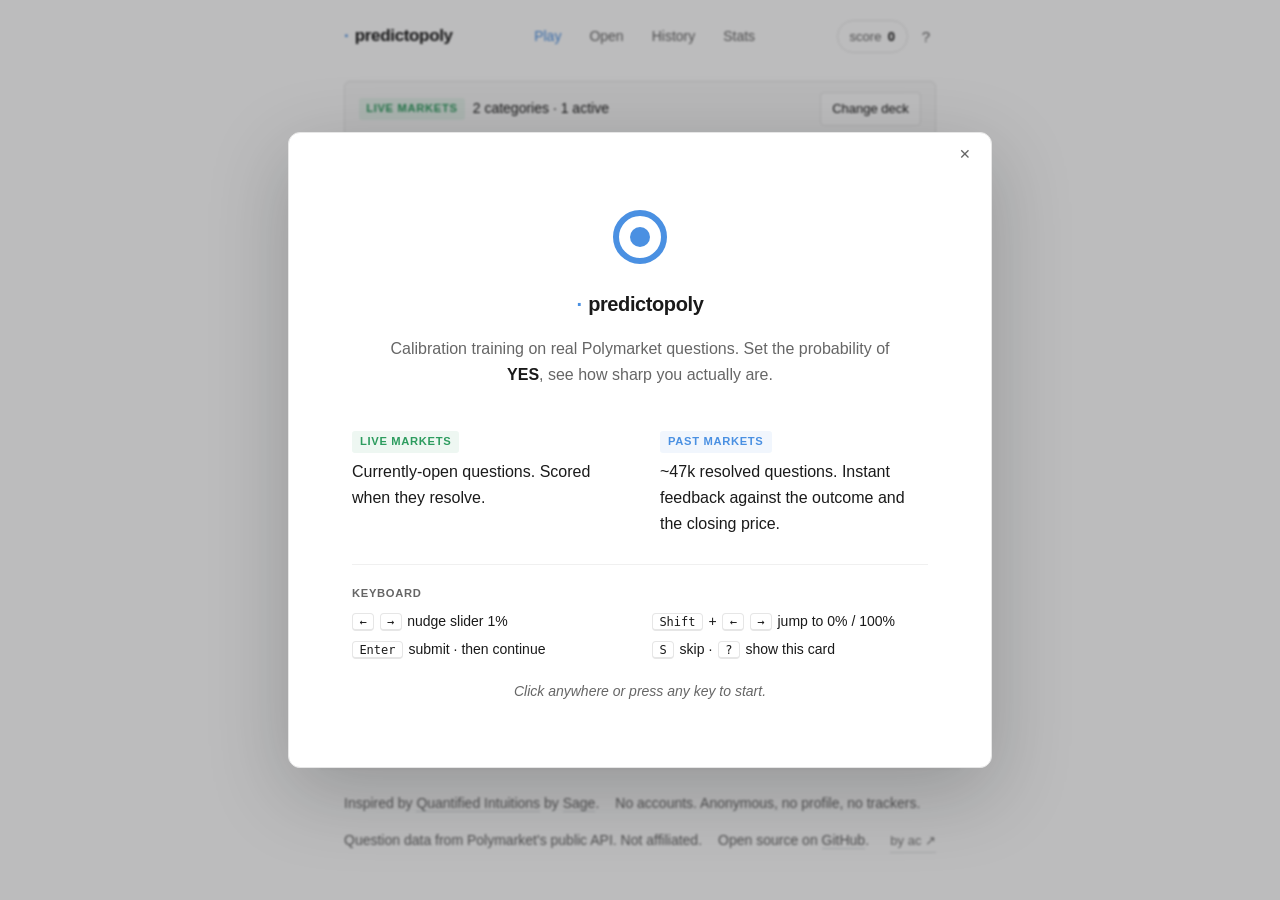
==== commit 00b58f7a: "[bot] daily refresh 2026-11-12 - 4593 active, 51234 past" ====
--- a/web/index.html
+++ b/web/index.html
@@ -367,6 +367,6 @@
   <a href="https://acasecnikovs.com" target="_blank" rel="noopener" class="sig-link">by ac <span class="arrow">↗</span></a>
 </footer>
 
-<script src="app.js?v=fb46373" defer></script>
+<script src="app.js?v=0c3f281" defer></script>
 </body>
 </html>
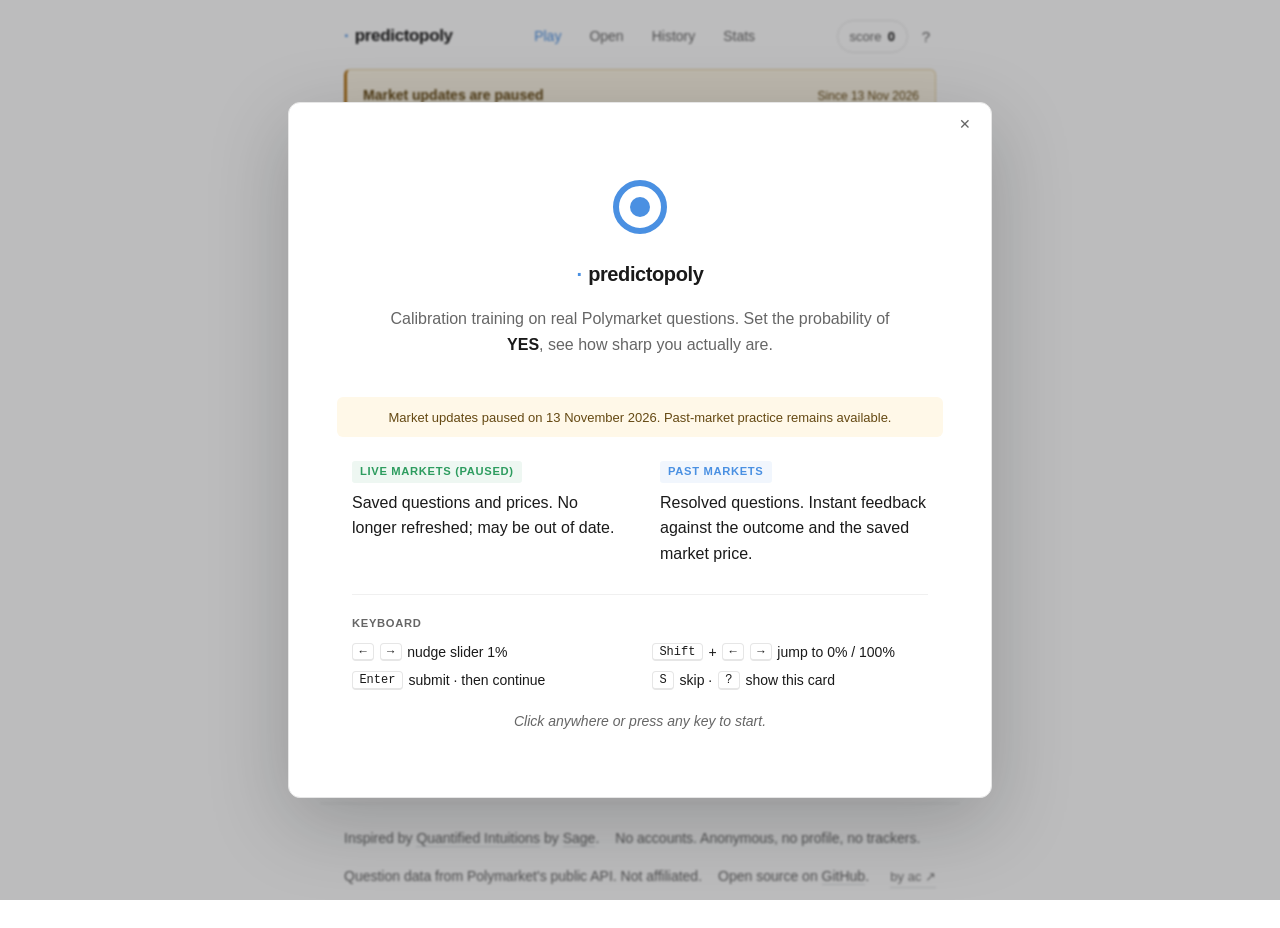
==== commit 0630661e: "Show paused data status and default new visitors to past markets" ====
--- a/web/index.html
+++ b/web/index.html
@@ -4,7 +4,7 @@
 <meta charset="UTF-8">
 <meta name="viewport" content="width=device-width, initial-scale=1">
 <title>predictopoly</title>
-<meta name="description" content="Free calibration training on Polymarket - past and live. Set the probability of YES on past markets for instant scoring, or call live markets and get scored when they settle. 37,000+ resolved questions plus active markets refreshed daily. No accounts, runs in your browser.">
+<meta name="description" content="Free probability calibration practice on past Polymarket questions. Market updates paused on 13 November 2026; live-mode questions and prices are frozen snapshots. No account required.">
 <meta name="theme-color" content="#ffffff">
 <link rel="icon" type="image/svg+xml" href="favicon.svg">
 <link rel="apple-touch-icon" href="apple-touch-icon.png">
@@ -13,16 +13,16 @@
 <meta property="og:type" content="website">
 <meta property="og:url" content="https://predictopoly.com/">
 <meta property="og:title" content="predictopoly">
-<meta property="og:description" content="Calibration training on Polymarket - past and live. Set the probability of YES on past markets for instant scoring, or call live ones and get scored when they settle. Free, no accounts, runs in your browser.">
+<meta property="og:description" content="Practice probability calibration on past Polymarket questions. Market updates are paused; live-mode data is no longer refreshed. Free, no account required.">
 <meta property="og:image" content="https://predictopoly.com/og-image.png?v=2">
 <meta property="og:image:width" content="1200">
 <meta property="og:image:height" content="630">
 <meta name="twitter:card" content="summary_large_image">
 <meta name="twitter:title" content="predictopoly">
-<meta name="twitter:description" content="Calibration training on Polymarket - past and live. Set the probability of YES on past markets for instant scoring, or call live ones and get scored when they settle. Free, no accounts, runs in your browser.">
+<meta name="twitter:description" content="Practice probability calibration on past Polymarket questions. Market updates are paused; live-mode data is no longer refreshed. Free, no account required.">
 <meta name="twitter:image" content="https://predictopoly.com/og-image.png?v=2">
 
-<link rel="stylesheet" href="style.css?v=75">
+<link rel="stylesheet" href="style.css?v=paused-20261113">
 <link rel="preload" href="data/taxonomy.json?v=18" as="fetch" type="application/json" crossorigin>
 <!-- chart.js is loaded lazily by app.js when the user opens the stats view -->
 <link rel="dns-prefetch" href="https://cdn.jsdelivr.net">
@@ -48,6 +48,15 @@
 
 <main>
 
+  <aside class="pause-notice" aria-labelledby="pause-notice-title">
+    <div class="pause-notice-heading">
+      <strong id="pause-notice-title">Market updates are paused</strong>
+      <span>Since <time datetime="2026-11-13">13 Nov 2026</time></span>
+    </div>
+    <p>Live-mode questions and prices are no longer refreshed and may be out of date. Past-market practice remains available.</p>
+    <a href="https://github.com/acasecnikovs/predictopoly#project-status" target="_blank" rel="noopener">Project status <span aria-hidden="true">↗</span></a>
+  </aside>
+
   <!-- Phase B.3: appears after a boot-time resolution sweep promotes any
        pending entries into history, so the user knows what happened
        without having to dig through Open / Stats. Click jumps to Stats
@@ -64,23 +73,20 @@
   </div>
 
   <div class="deck-strip" id="deck-strip">
-    <span id="deck-mode-tag" class="deck-mode-tag" data-mode="active" title="Switch in Change deck">Live markets</span>
+    <span id="deck-mode-tag" class="deck-mode-tag" data-mode="resolved" title="Switch in Change deck">Past markets</span>
     <span id="deck-label">loading...</span>
     <button id="btn-open-deck" class="deck-change" type="button">Change deck</button>
   </div>
   <script>
-    // Read saved dataMode synchronously and set the tag text/data-mode before
-    // app.js boots. Avoids a "wrong mode flash" - returning users with
-    // dataMode=resolved would otherwise see "Live markets" for the first few
-    // hundred ms before app.js loaded prefs and updated the tag.
+    // Match app.js's past-market default while preserving a saved live mode.
     (function(){
       try {
         var p = JSON.parse(localStorage.getItem("predictopoly.prefs.v1") || "{}");
-        if (p.dataMode === "resolved") {
+        if (p.dataMode === "active") {
           var el = document.getElementById("deck-mode-tag");
           if (el) {
-            el.textContent = "Past markets";
-            el.setAttribute("data-mode", "resolved");
+            el.textContent = "Live markets (paused)";
+            el.setAttribute("data-mode", "active");
           }
         }
       } catch (e) {}
@@ -93,14 +99,15 @@
       <img src="favicon.svg" alt="" class="welcome-mark" width="64" height="64">
       <div class="welcome-brand" aria-hidden="true">predictopoly</div>
       <p id="welcome-lede" class="welcome-lede">Calibration training on real Polymarket questions. Set the probability of <b>YES</b>, see how sharp you actually are.</p>
+      <p class="welcome-pause-note">Market updates paused on <time datetime="2026-11-13">13 November 2026</time>. Past-market practice remains available.</p>
       <div class="welcome-modes">
         <div class="welcome-mode">
-          <div class="welcome-mode-tag active">Live markets</div>
-          <p>Currently-open questions. Scored when they resolve.</p>
+          <div class="welcome-mode-tag active">Live markets (paused)</div>
+          <p>Saved questions and prices. No longer refreshed; may be out of date.</p>
         </div>
         <div class="welcome-mode">
           <div class="welcome-mode-tag resolved">Past markets</div>
-          <p>~47k resolved questions. Instant feedback against the outcome and the closing price.</p>
+          <p>Resolved questions. Instant feedback against the outcome and the saved market price.</p>
         </div>
       </div>
       <div class="welcome-shortcuts">
@@ -233,12 +240,12 @@
 
   <section id="view-open" class="hidden">
     <h2 class="page-title">Open predictions</h2>
-    <p class="muted small open-lede">Predictions you've made on currently-open markets. Each one gets scored automatically when its market resolves and moves into your Stats.</p>
+    <p class="muted small open-lede">Your saved live-market predictions. Market updates are paused, so the questions and prices in Live mode may be out of date.</p>
 
     <div id="open-empty" class="open-empty hidden">
       <h3 class="empty-title">No live-market predictions are currently open</h3>
-      <p class="empty-body muted">Switch to <b>Live markets</b> on the Play screen and make a prediction - it lands here until the market closes, then gets scored automatically.</p>
-      <button id="btn-open-go-active" class="primary">Go to Live markets <span class="arrow">→</span></button>
+      <p class="empty-body muted">Your saved live-market predictions appear here. Live-mode questions and prices are no longer refreshed; use Past markets for practice.</p>
+      <button id="btn-open-go-active" class="primary">View paused Live markets <span class="arrow">→</span></button>
     </div>
 
     <div id="open-list" class="open-list"></div>
@@ -321,10 +328,10 @@
     <div class="modal-mode-block">
       <div class="filter-label">market mode</div>
       <div class="mode-toggle" role="tablist" aria-label="market mode">
-        <button id="btn-mode-active" class="mode-tab current" data-mode="active" role="tab" aria-selected="true">Live markets</button>
-        <button id="btn-mode-resolved" class="mode-tab" data-mode="resolved" role="tab" aria-selected="false">Past markets</button>
-      </div>
-      <p class="muted small modal-mode-help" id="modal-mode-help">Currently-open questions. Your call lands in Open and gets scored when the market resolves.</p>
+        <button id="btn-mode-active" class="mode-tab" data-mode="active" role="tab" aria-selected="false">Live (paused)</button>
+        <button id="btn-mode-resolved" class="mode-tab current" data-mode="resolved" role="tab" aria-selected="true">Past markets</button>
+      </div>
+      <p class="muted small modal-mode-help" id="modal-mode-help">Resolved questions, instant scoring against the outcome and the saved market price.</p>
     </div>
 
     <div class="presets" id="deck-presets"></div>
@@ -367,6 +374,6 @@
   <a href="https://acasecnikovs.com" target="_blank" rel="noopener" class="sig-link">by ac <span class="arrow">↗</span></a>
 </footer>
 
-<script src="app.js?v=0c3f281" defer></script>
+<script src="app.js?v=paused-20261113" defer></script>
 </body>
 </html>
--- a/web/style.css
+++ b/web/style.css
@@ -149,6 +149,42 @@
 }
 
 .page-title { color: var(--text); margin-bottom: 1.5rem; }
+
+/* Visible in every view, even if JavaScript or data loading fails. */
+.pause-notice {
+  margin: 0 0 1rem;
+  padding: 0.9rem 1rem;
+  border: 1px solid #ead4a4;
+  border-left: 3px solid #b7791f;
+  border-radius: 6px;
+  background: #fff8e8;
+  color: #654913;
+  font-size: 0.8125rem;
+  line-height: 1.5;
+}
+.pause-notice-heading {
+  display: flex;
+  flex-wrap: wrap;
+  align-items: baseline;
+  justify-content: space-between;
+  gap: 0.15rem 0.75rem;
+  margin-bottom: 0.4rem;
+}
+.pause-notice-heading strong { font-size: 0.875rem; }
+.pause-notice-heading > span { font-size: 0.75rem; }
+.pause-notice p { margin: 0 0 0.4rem; }
+.pause-notice a { color: #654913; border-bottom-color: #b7791f; }
+.pause-notice a:hover { border-bottom-color: #654913; }
+.pause-notice a:focus-visible { outline: 2px solid #654913; outline-offset: 3px; }
+.welcome-pause-note {
+  margin: 0 0 1.25rem;
+  padding: 0.65rem 0.8rem;
+  border-radius: 6px;
+  background: #fff8e8;
+  color: #654913;
+  font-size: 0.8125rem;
+  line-height: 1.5;
+}
 
 /* ------- deck strip ------- */
 
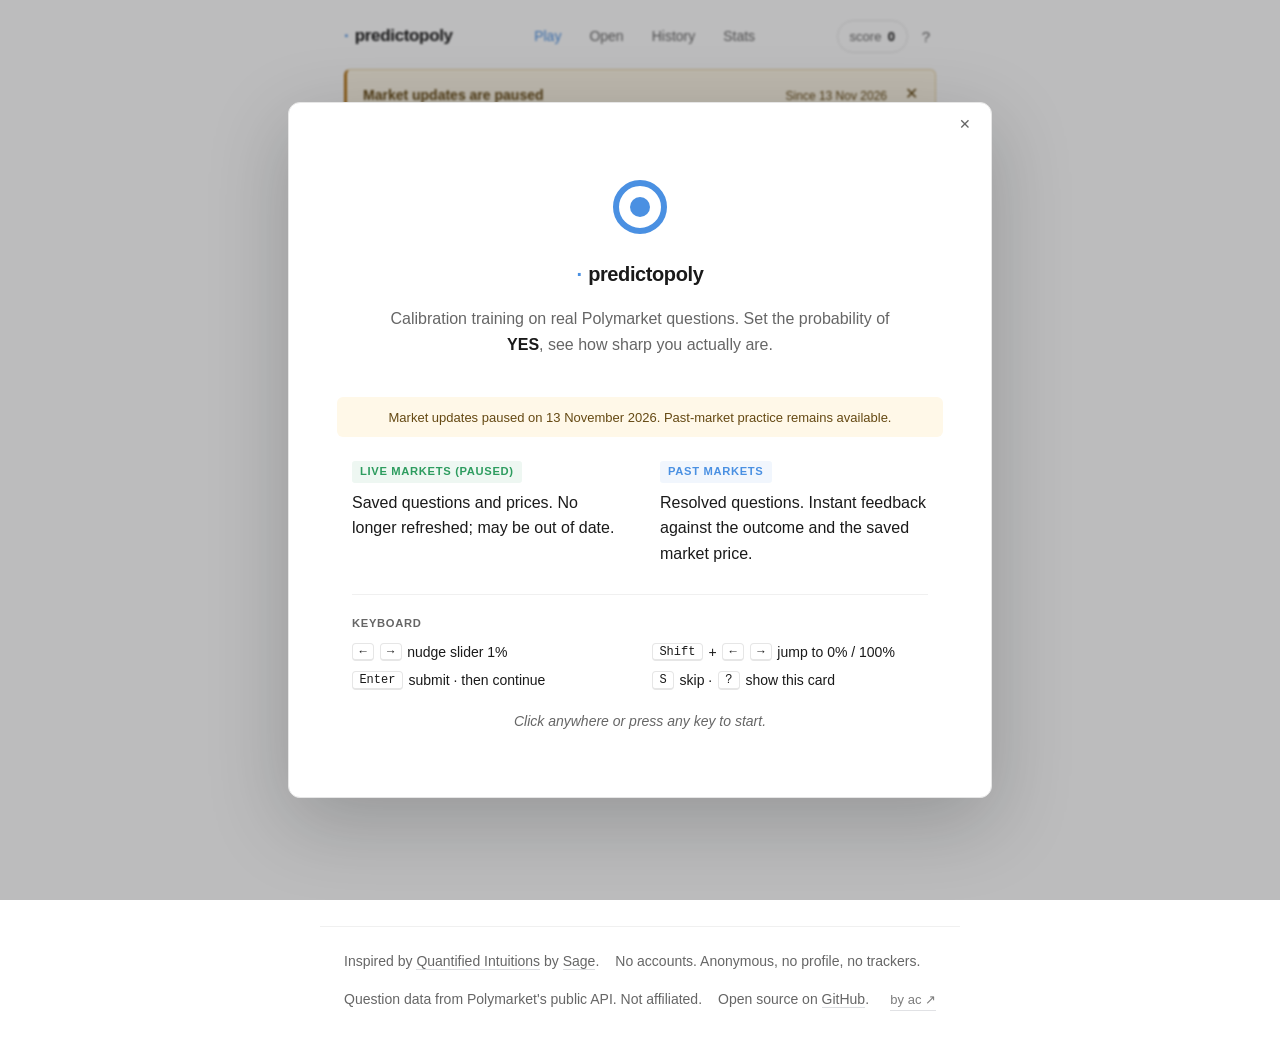
==== commit 1f2814e0: "Allow dismissing the paused market updates notice Add a close button and remember dismissal in this " ====
--- a/web/index.html
+++ b/web/index.html
@@ -22,7 +22,7 @@
 <meta name="twitter:description" content="Practice probability calibration on past Polymarket questions. Market updates are paused; live-mode data is no longer refreshed. Free, no account required.">
 <meta name="twitter:image" content="https://predictopoly.com/og-image.png?v=2">
 
-<link rel="stylesheet" href="style.css?v=paused-20261113">
+<link rel="stylesheet" href="style.css?v=paused-20261113-dismiss">
 <link rel="preload" href="data/taxonomy.json?v=18" as="fetch" type="application/json" crossorigin>
 <!-- chart.js is loaded lazily by app.js when the user opens the stats view -->
 <link rel="dns-prefetch" href="https://cdn.jsdelivr.net">
@@ -48,7 +48,8 @@
 
 <main>
 
-  <aside class="pause-notice" aria-labelledby="pause-notice-title">
+  <aside id="pause-notice" class="pause-notice" aria-labelledby="pause-notice-title">
+    <button id="btn-pause-notice-dismiss" class="pause-notice-close hidden" type="button" aria-label="Dismiss market updates notice" title="Dismiss notice"><span aria-hidden="true">✕</span></button>
     <div class="pause-notice-heading">
       <strong id="pause-notice-title">Market updates are paused</strong>
       <span>Since <time datetime="2026-11-13">13 Nov 2026</time></span>
@@ -56,6 +57,27 @@
     <p>Live-mode questions and prices are no longer refreshed and may be out of date. Past-market practice remains available.</p>
     <a href="https://github.com/acasecnikovs/predictopoly#project-status" target="_blank" rel="noopener">Project status <span aria-hidden="true">↗</span></a>
   </aside>
+  <script>
+    // Restore dismissal before rendering the rest of the page, independently
+    // of market-data loading. A future notice can use a new dated key.
+    (function () {
+      var key = "predictopoly.pauseNotice.dismissed.20261113";
+      var notice = document.getElementById("pause-notice");
+      var close = document.getElementById("btn-pause-notice-dismiss");
+      try {
+        if (localStorage.getItem(key) === "1") notice.classList.add("hidden");
+      } catch (e) {}
+      close.classList.remove("hidden");
+      close.addEventListener("click", function () {
+        notice.classList.add("hidden");
+        try { localStorage.setItem(key, "1"); } catch (e) {}
+      });
+      close.addEventListener("keydown", function (e) {
+        // Keep native button activation from triggering the game's shortcuts.
+        e.stopPropagation();
+      });
+    })();
+  </script>
 
   <!-- Phase B.3: appears after a boot-time resolution sweep promotes any
        pending entries into history, so the user knows what happened
@@ -374,6 +396,6 @@
   <a href="https://acasecnikovs.com" target="_blank" rel="noopener" class="sig-link">by ac <span class="arrow">↗</span></a>
 </footer>
 
-<script src="app.js?v=paused-20261113" defer></script>
+<script src="app.js?v=paused-20261113-dismiss" defer></script>
 </body>
 </html>
--- a/web/style.css
+++ b/web/style.css
@@ -152,6 +152,7 @@
 
 /* Visible in every view, even if JavaScript or data loading fails. */
 .pause-notice {
+  position: relative;
   margin: 0 0 1rem;
   padding: 0.9rem 1rem;
   border: 1px solid #ead4a4;
@@ -169,7 +170,23 @@
   justify-content: space-between;
   gap: 0.15rem 0.75rem;
   margin-bottom: 0.4rem;
-}
+  padding-right: 2rem;
+}
+.pause-notice-close {
+  position: absolute;
+  top: 0.25rem;
+  right: 0.25rem;
+  width: 2.5rem;
+  height: 2.5rem;
+  display: grid;
+  place-items: center;
+  border-radius: 4px;
+  color: inherit;
+  font-size: 1rem;
+  line-height: 1;
+}
+.pause-notice-close:hover { background: rgba(101, 73, 19, 0.08); }
+.pause-notice-close:focus-visible { outline: 2px solid currentColor; outline-offset: -3px; }
 .pause-notice-heading strong { font-size: 0.875rem; }
 .pause-notice-heading > span { font-size: 0.75rem; }
 .pause-notice p { margin: 0 0 0.4rem; }
